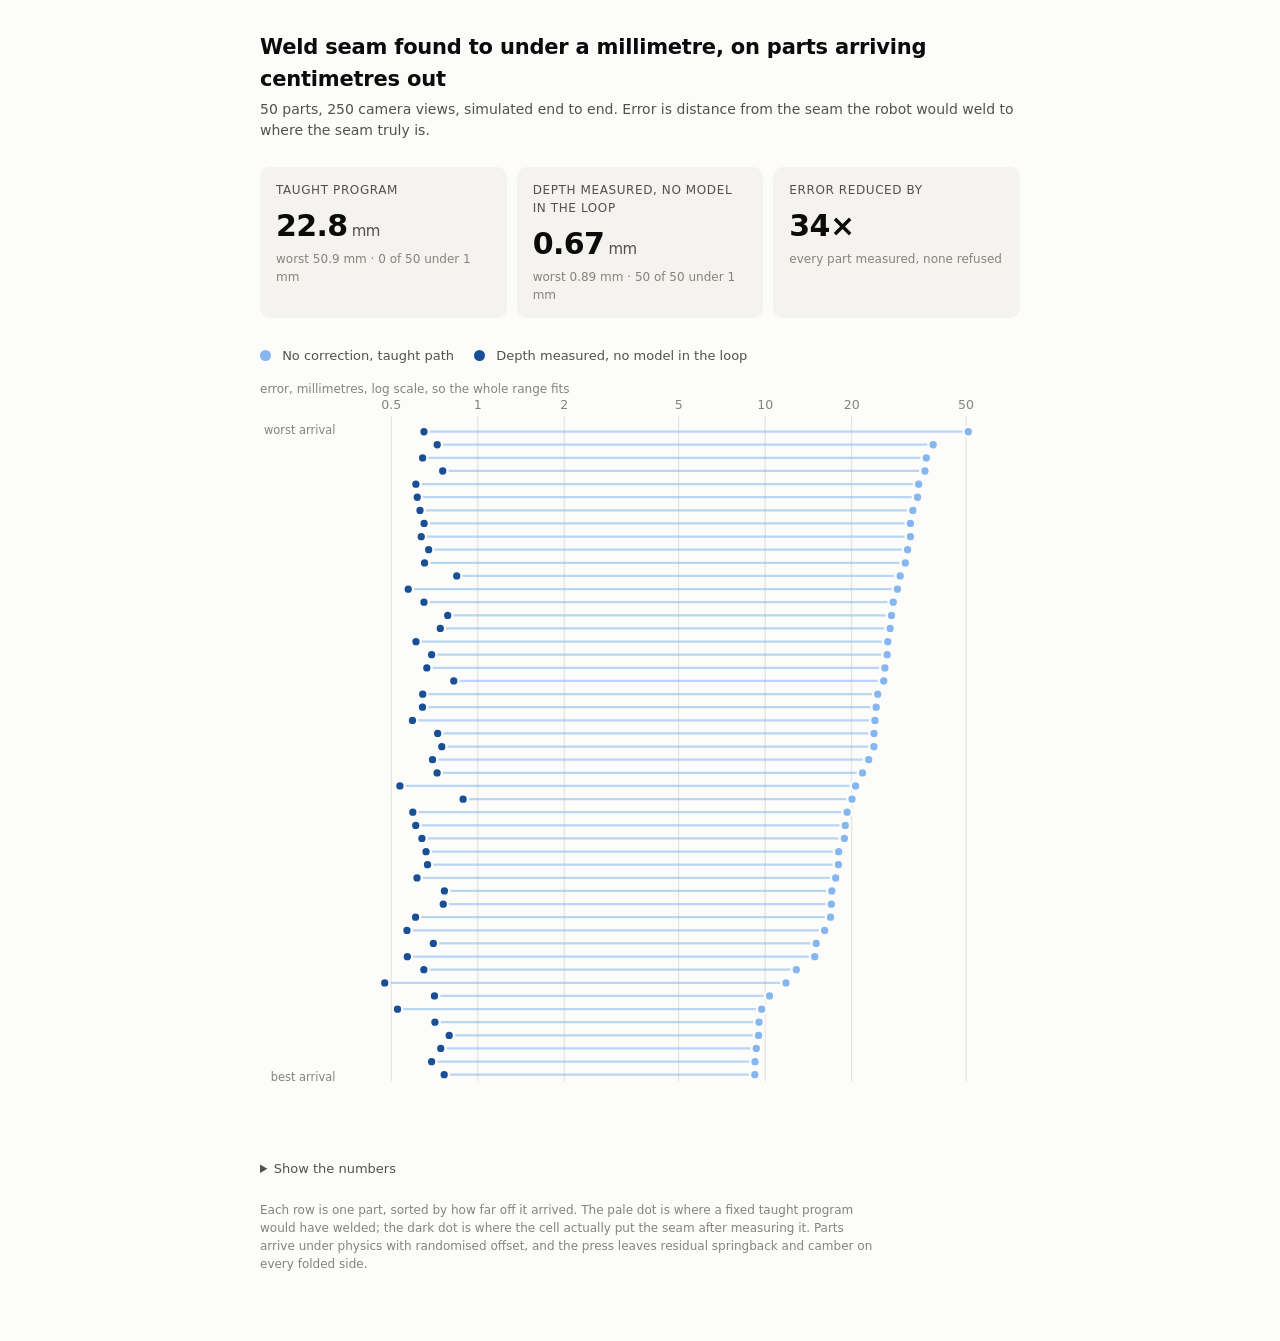
==== docs/figures/seam_result.html @ 73a47c0c "Show the thing, and stop leading with a number that was retracted An 858 line README for a Physical " ====
<!DOCTYPE html>
<html lang="en">
<head>
<meta charset="utf-8">
<meta name="viewport" content="width=device-width, initial-scale=1">
<title>Weld Seam Accuracy</title>
<style>
  :root {
    color-scheme: light;
    --surface: #fcfcfb; --panel: #f4f3f0;
    --ink: #0b0b0b; --ink-2: #52514e; --ink-3: #85837c;
    --rule: #e3e2dd;
    --before: #86b6ef; --after: #184f95;
  }
  @media (prefers-color-scheme: dark) {
    :root:not([data-theme="light"]) {
      color-scheme: dark;
      --surface: #1a1a19; --panel: #232322;
      --ink: #ffffff; --ink-2: #c3c2b7; --ink-3: #8f8e85;
      --rule: #353532;
      --before: #3987e5; --after: #9ec5f4;
    }
  }
  :root[data-theme="dark"] {
    color-scheme: dark;
    --surface: #1a1a19; --panel: #232322;
    --ink: #ffffff; --ink-2: #c3c2b7; --ink-3: #8f8e85;
    --rule: #353532;
    --before: #3987e5; --after: #9ec5f4;
  }
  * { box-sizing: border-box; }
  body {
    margin: 0; padding: 32px 16px 56px; background: var(--surface); color: var(--ink);
    font: 15px/1.5 ui-sans-serif, system-ui, -apple-system, "Segoe UI", sans-serif;
  }
  .wrap { max-width: 760px; margin: 0 auto; }
  h1 { font-size: 21px; margin: 0 0 4px; letter-spacing: -0.01em; }
  .sub { color: var(--ink-2); margin: 0 0 26px; font-size: 14px; }
  .kpis { display: flex; flex-wrap: wrap; gap: 10px; margin-bottom: 28px; }
  .kpi { flex: 1 1 170px; background: var(--panel); border-radius: 10px; padding: 14px 16px; }
  .kpi .label { font-size: 12px; color: var(--ink-2); text-transform: uppercase;
                 letter-spacing: 0.05em; }
  .kpi .value { font-size: 30px; font-weight: 600; letter-spacing: -0.02em;
                 margin-top: 4px; font-variant-numeric: tabular-nums; }
  .kpi .value small { font-size: 15px; font-weight: 500; color: var(--ink-2); }
  .kpi .note { font-size: 12px; color: var(--ink-3); margin-top: 2px; }
  .legend { display: flex; gap: 20px; margin: 0 0 14px; font-size: 13px; color: var(--ink-2); }
  .axiscap { margin: 0 0 2px; font-size: 12px; color: var(--ink-3); }
  .swatch { display: inline-block; width: 11px; height: 11px; border-radius: 50%;
             margin-right: 7px; vertical-align: -1px; }
  svg { display: block; width: 100%; height: auto; overflow: visible; }
  .grid { stroke: var(--rule); stroke-width: 1; }
  .tick { fill: var(--ink-3); font-size: 11px; text-anchor: middle; }
  .axis { fill: var(--ink-2); font-size: 12px; }
  .link { stroke: var(--before); stroke-width: 2; opacity: 0.55; }
  .before { fill: var(--before); stroke: var(--surface); stroke-width: 2; }
  .after { fill: var(--after); stroke: var(--surface); stroke-width: 2; }
  .hit { fill: transparent; }
  .pair:hover .link { opacity: 1; }
  .pair:hover .hit { fill: var(--rule); opacity: 0.4; }
  .rowlabel { fill: var(--ink-3); font-size: 10px; text-anchor: end; }
  details { margin-top: 26px; }
  summary { cursor: pointer; color: var(--ink-2); font-size: 13px; }
  table { border-collapse: collapse; margin-top: 12px; font-size: 13px;
           font-variant-numeric: tabular-nums; }
  th, td { text-align: right; padding: 3px 14px 3px 0; border-bottom: 1px solid var(--rule); }
  th { color: var(--ink-2); font-weight: 500; }
  .foot { margin-top: 22px; color: var(--ink-3); font-size: 12px; max-width: 620px; }
</style>
</head>
<body>
<div class="wrap">
  <h1>Weld seam found to under a millimetre, on parts arriving centimetres out</h1>
  <p class="sub">50 parts, 250 camera views, simulated end to end.
     Error is distance from the seam the robot would weld to where the seam truly is.</p>

  <div class="kpis">
    <div class="kpi">
      <div class="label">Taught program</div>
      <div class="value">22.8<small> mm</small></div>
      <div class="note">worst 50.9 mm &middot;
           0 of 50 under 1 mm</div>
    </div>
    <div class="kpi">
      <div class="label">Depth measured, no model in the loop</div>
      <div class="value">0.67<small> mm</small></div>
      <div class="note">worst 0.89 mm &middot;
           50 of 50 under 1 mm</div>
    </div>
    <div class="kpi">
      <div class="label">Error reduced by</div>
      <div class="value">34&times;</div>
      <div class="note">every part measured, none refused</div>
    </div>
  </div>

  <div class="legend">
    <span><span class="swatch" style="background:var(--before)"></span>
       No correction, taught path</span>
    <span><span class="swatch" style="background:var(--after)"></span>
       Depth measured, no model in the loop</span>
  </div>

  <p class="axiscap">error, millimetres, log scale, so the whole range fits</p>
  <svg viewBox="0 0 666 643" role="img"
       aria-label="Per-part seam error before and after correction">
    <line x1="115.0" y1="14.0" x2="115.0" y2="597.0" class="grid"/><line x1="190.8" y1="14.0" x2="190.8" y2="597.0" class="grid"/><line x1="266.6" y1="14.0" x2="266.6" y2="597.0" class="grid"/><line x1="366.9" y1="14.0" x2="366.9" y2="597.0" class="grid"/><line x1="442.7" y1="14.0" x2="442.7" y2="597.0" class="grid"/><line x1="518.5" y1="14.0" x2="518.5" y2="597.0" class="grid"/><line x1="618.7" y1="14.0" x2="618.7" y2="597.0" class="grid"/>
    <text x="115.0" y="8.0" class="tick">0.5</text><text x="190.8" y="8.0" class="tick">1</text><text x="266.6" y="8.0" class="tick">2</text><text x="366.9" y="8.0" class="tick">5</text><text x="442.7" y="8.0" class="tick">10</text><text x="518.5" y="8.0" class="tick">20</text><text x="618.7" y="8.0" class="tick">50</text>
    <text x="66" y="30" class="rowlabel">worst arrival</text>
    <text x="66" y="597" class="rowlabel">best arrival</text>
    <g class="pair"><title>part 16  |  no correction 50.9 mm  |  guided 0.65 mm  |  20 looks</title><rect x="76.0" y="22.0" width="560.0" height="11.5" class="hit"/><line x1="143.7" y1="27.8" x2="620.7" y2="27.8" class="link"/><circle cx="620.7" cy="27.8" r="4.2" class="before"/><circle cx="143.7" cy="27.8" r="4.2" class="after"/></g><g class="pair"><title>part 28  |  no correction 38.4 mm  |  guided 0.72 mm  |  20 looks</title><rect x="76.0" y="33.5" width="560.0" height="11.5" class="hit"/><line x1="155.3" y1="39.2" x2="589.9" y2="39.2" class="link"/><circle cx="589.9" cy="39.2" r="4.2" class="before"/><circle cx="155.3" cy="39.2" r="4.2" class="after"/></g><g class="pair"><title>part 27  |  no correction 36.4 mm  |  guided 0.64 mm  |  20 looks</title><rect x="76.0" y="45.0" width="560.0" height="11.5" class="hit"/><line x1="142.5" y1="50.8" x2="583.9" y2="50.8" class="link"/><circle cx="583.9" cy="50.8" r="4.2" class="before"/><circle cx="142.5" cy="50.8" r="4.2" class="after"/></g><g class="pair"><title>part 9  |  no correction 36.0 mm  |  guided 0.76 mm  |  20 looks</title><rect x="76.0" y="56.5" width="560.0" height="11.5" class="hit"/><line x1="160.1" y1="62.2" x2="582.7" y2="62.2" class="link"/><circle cx="582.7" cy="62.2" r="4.2" class="before"/><circle cx="160.1" cy="62.2" r="4.2" class="after"/></g><g class="pair"><title>part 3  |  no correction 34.2 mm  |  guided 0.61 mm  |  20 looks</title><rect x="76.0" y="68.0" width="560.0" height="11.5" class="hit"/><line x1="136.6" y1="73.8" x2="577.2" y2="73.8" class="link"/><circle cx="577.2" cy="73.8" r="4.2" class="before"/><circle cx="136.6" cy="73.8" r="4.2" class="after"/></g><g class="pair"><title>part 29  |  no correction 33.9 mm  |  guided 0.62 mm  |  20 looks</title><rect x="76.0" y="79.5" width="560.0" height="11.5" class="hit"/><line x1="137.8" y1="85.2" x2="576.2" y2="85.2" class="link"/><circle cx="576.2" cy="85.2" r="4.2" class="before"/><circle cx="137.8" cy="85.2" r="4.2" class="after"/></g><g class="pair"><title>part 6  |  no correction 32.7 mm  |  guided 0.63 mm  |  20 looks</title><rect x="76.0" y="91.0" width="560.0" height="11.5" class="hit"/><line x1="140.2" y1="96.8" x2="572.1" y2="96.8" class="link"/><circle cx="572.1" cy="96.8" r="4.2" class="before"/><circle cx="140.2" cy="96.8" r="4.2" class="after"/></g><g class="pair"><title>part 1  |  no correction 32.0 mm  |  guided 0.65 mm  |  20 looks</title><rect x="76.0" y="102.5" width="560.0" height="11.5" class="hit"/><line x1="143.8" y1="108.2" x2="570.0" y2="108.2" class="link"/><circle cx="570.0" cy="108.2" r="4.2" class="before"/><circle cx="143.8" cy="108.2" r="4.2" class="after"/></g><g class="pair"><title>part 38  |  no correction 32.0 mm  |  guided 0.64 mm  |  20 looks</title><rect x="76.0" y="114.0" width="560.0" height="11.5" class="hit"/><line x1="141.3" y1="119.8" x2="570.0" y2="119.8" class="link"/><circle cx="570.0" cy="119.8" r="4.2" class="before"/><circle cx="141.3" cy="119.8" r="4.2" class="after"/></g><g class="pair"><title>part 17  |  no correction 31.3 mm  |  guided 0.67 mm  |  20 looks</title><rect x="76.0" y="125.5" width="560.0" height="11.5" class="hit"/><line x1="147.8" y1="131.2" x2="567.5" y2="131.2" class="link"/><circle cx="567.5" cy="131.2" r="4.2" class="before"/><circle cx="147.8" cy="131.2" r="4.2" class="after"/></g><g class="pair"><title>part 5  |  no correction 30.7 mm  |  guided 0.65 mm  |  20 looks</title><rect x="76.0" y="137.0" width="560.0" height="11.5" class="hit"/><line x1="144.2" y1="142.8" x2="565.5" y2="142.8" class="link"/><circle cx="565.5" cy="142.8" r="4.2" class="before"/><circle cx="144.2" cy="142.8" r="4.2" class="after"/></g><g class="pair"><title>part 46  |  no correction 29.5 mm  |  guided 0.85 mm  |  20 looks</title><rect x="76.0" y="148.5" width="560.0" height="11.5" class="hit"/><line x1="172.4" y1="154.2" x2="561.0" y2="154.2" class="link"/><circle cx="561.0" cy="154.2" r="4.2" class="before"/><circle cx="172.4" cy="154.2" r="4.2" class="after"/></g><g class="pair"><title>part 37  |  no correction 28.9 mm  |  guided 0.57 mm  |  20 looks</title><rect x="76.0" y="160.0" width="560.0" height="11.5" class="hit"/><line x1="129.9" y1="165.8" x2="558.6" y2="165.8" class="link"/><circle cx="558.6" cy="165.8" r="4.2" class="before"/><circle cx="129.9" cy="165.8" r="4.2" class="after"/></g><g class="pair"><title>part 20  |  no correction 27.9 mm  |  guided 0.65 mm  |  20 looks</title><rect x="76.0" y="171.5" width="560.0" height="11.5" class="hit"/><line x1="143.7" y1="177.2" x2="554.9" y2="177.2" class="link"/><circle cx="554.9" cy="177.2" r="4.2" class="before"/><circle cx="143.7" cy="177.2" r="4.2" class="after"/></g><g class="pair"><title>part 8  |  no correction 27.5 mm  |  guided 0.79 mm  |  20 looks</title><rect x="76.0" y="183.0" width="560.0" height="11.5" class="hit"/><line x1="164.5" y1="188.8" x2="553.4" y2="188.8" class="link"/><circle cx="553.4" cy="188.8" r="4.2" class="before"/><circle cx="164.5" cy="188.8" r="4.2" class="after"/></g><g class="pair"><title>part 22  |  no correction 27.2 mm  |  guided 0.74 mm  |  20 looks</title><rect x="76.0" y="194.5" width="560.0" height="11.5" class="hit"/><line x1="158.0" y1="200.2" x2="552.2" y2="200.2" class="link"/><circle cx="552.2" cy="200.2" r="4.2" class="before"/><circle cx="158.0" cy="200.2" r="4.2" class="after"/></g><g class="pair"><title>part 39  |  no correction 26.7 mm  |  guided 0.61 mm  |  20 looks</title><rect x="76.0" y="206.0" width="560.0" height="11.5" class="hit"/><line x1="136.7" y1="211.8" x2="550.1" y2="211.8" class="link"/><circle cx="550.1" cy="211.8" r="4.2" class="before"/><circle cx="136.7" cy="211.8" r="4.2" class="after"/></g><g class="pair"><title>part 35  |  no correction 26.6 mm  |  guided 0.69 mm  |  20 looks</title><rect x="76.0" y="217.5" width="560.0" height="11.5" class="hit"/><line x1="150.4" y1="223.2" x2="549.6" y2="223.2" class="link"/><circle cx="549.6" cy="223.2" r="4.2" class="before"/><circle cx="150.4" cy="223.2" r="4.2" class="after"/></g><g class="pair"><title>part 26  |  no correction 26.1 mm  |  guided 0.66 mm  |  20 looks</title><rect x="76.0" y="229.0" width="560.0" height="11.5" class="hit"/><line x1="146.2" y1="234.8" x2="547.6" y2="234.8" class="link"/><circle cx="547.6" cy="234.8" r="4.2" class="before"/><circle cx="146.2" cy="234.8" r="4.2" class="after"/></g><g class="pair"><title>part 14  |  no correction 25.8 mm  |  guided 0.83 mm  |  20 looks</title><rect x="76.0" y="240.5" width="560.0" height="11.5" class="hit"/><line x1="169.8" y1="246.2" x2="546.6" y2="246.2" class="link"/><circle cx="546.6" cy="246.2" r="4.2" class="before"/><circle cx="169.8" cy="246.2" r="4.2" class="after"/></g><g class="pair"><title>part 30  |  no correction 24.6 mm  |  guided 0.64 mm  |  20 looks</title><rect x="76.0" y="252.0" width="560.0" height="11.5" class="hit"/><line x1="142.6" y1="257.8" x2="541.3" y2="257.8" class="link"/><circle cx="541.3" cy="257.8" r="4.2" class="before"/><circle cx="142.6" cy="257.8" r="4.2" class="after"/></g><g class="pair"><title>part 36  |  no correction 24.3 mm  |  guided 0.64 mm  |  20 looks</title><rect x="76.0" y="263.5" width="560.0" height="11.5" class="hit"/><line x1="142.4" y1="269.2" x2="540.0" y2="269.2" class="link"/><circle cx="540.0" cy="269.2" r="4.2" class="before"/><circle cx="142.4" cy="269.2" r="4.2" class="after"/></g><g class="pair"><title>part 45  |  no correction 24.1 mm  |  guided 0.59 mm  |  20 looks</title><rect x="76.0" y="275.0" width="560.0" height="11.5" class="hit"/><line x1="133.6" y1="280.8" x2="538.9" y2="280.8" class="link"/><circle cx="538.9" cy="280.8" r="4.2" class="before"/><circle cx="133.6" cy="280.8" r="4.2" class="after"/></g><g class="pair"><title>part 31  |  no correction 23.9 mm  |  guided 0.73 mm  |  20 looks</title><rect x="76.0" y="286.5" width="560.0" height="11.5" class="hit"/><line x1="155.7" y1="292.2" x2="538.1" y2="292.2" class="link"/><circle cx="538.1" cy="292.2" r="4.2" class="before"/><circle cx="155.7" cy="292.2" r="4.2" class="after"/></g><g class="pair"><title>part 41  |  no correction 23.9 mm  |  guided 0.75 mm  |  20 looks</title><rect x="76.0" y="298.0" width="560.0" height="11.5" class="hit"/><line x1="159.3" y1="303.8" x2="538.0" y2="303.8" class="link"/><circle cx="538.0" cy="303.8" r="4.2" class="before"/><circle cx="159.3" cy="303.8" r="4.2" class="after"/></g><g class="pair"><title>part 4  |  no correction 22.9 mm  |  guided 0.70 mm  |  20 looks</title><rect x="76.0" y="309.5" width="560.0" height="11.5" class="hit"/><line x1="151.2" y1="315.2" x2="533.4" y2="315.2" class="link"/><circle cx="533.4" cy="315.2" r="4.2" class="before"/><circle cx="151.2" cy="315.2" r="4.2" class="after"/></g><g class="pair"><title>part 19  |  no correction 21.8 mm  |  guided 0.72 mm  |  20 looks</title><rect x="76.0" y="321.0" width="560.0" height="11.5" class="hit"/><line x1="155.2" y1="326.8" x2="528.0" y2="326.8" class="link"/><circle cx="528.0" cy="326.8" r="4.2" class="before"/><circle cx="155.2" cy="326.8" r="4.2" class="after"/></g><g class="pair"><title>part 2  |  no correction 20.6 mm  |  guided 0.54 mm  |  20 looks</title><rect x="76.0" y="332.5" width="560.0" height="11.5" class="hit"/><line x1="122.6" y1="338.2" x2="521.9" y2="338.2" class="link"/><circle cx="521.9" cy="338.2" r="4.2" class="before"/><circle cx="122.6" cy="338.2" r="4.2" class="after"/></g><g class="pair"><title>part 32  |  no correction 20.1 mm  |  guided 0.89 mm  |  20 looks</title><rect x="76.0" y="344.0" width="560.0" height="11.5" class="hit"/><line x1="178.0" y1="349.8" x2="518.8" y2="349.8" class="link"/><circle cx="518.8" cy="349.8" r="4.2" class="before"/><circle cx="178.0" cy="349.8" r="4.2" class="after"/></g><g class="pair"><title>part 12  |  no correction 19.3 mm  |  guided 0.59 mm  |  20 looks</title><rect x="76.0" y="355.5" width="560.0" height="11.5" class="hit"/><line x1="133.9" y1="361.2" x2="514.5" y2="361.2" class="link"/><circle cx="514.5" cy="361.2" r="4.2" class="before"/><circle cx="133.9" cy="361.2" r="4.2" class="after"/></g><g class="pair"><title>part 25  |  no correction 19.0 mm  |  guided 0.61 mm  |  20 looks</title><rect x="76.0" y="367.0" width="560.0" height="11.5" class="hit"/><line x1="136.5" y1="372.8" x2="512.9" y2="372.8" class="link"/><circle cx="512.9" cy="372.8" r="4.2" class="before"/><circle cx="136.5" cy="372.8" r="4.2" class="after"/></g><g class="pair"><title>part 11  |  no correction 18.9 mm  |  guided 0.64 mm  |  20 looks</title><rect x="76.0" y="378.5" width="560.0" height="11.5" class="hit"/><line x1="141.9" y1="384.2" x2="512.1" y2="384.2" class="link"/><circle cx="512.1" cy="384.2" r="4.2" class="before"/><circle cx="141.9" cy="384.2" r="4.2" class="after"/></g><g class="pair"><title>part 23  |  no correction 18.0 mm  |  guided 0.66 mm  |  20 looks</title><rect x="76.0" y="390.0" width="560.0" height="11.5" class="hit"/><line x1="145.5" y1="395.8" x2="507.1" y2="395.8" class="link"/><circle cx="507.1" cy="395.8" r="4.2" class="before"/><circle cx="145.5" cy="395.8" r="4.2" class="after"/></g><g class="pair"><title>part 24  |  no correction 18.0 mm  |  guided 0.67 mm  |  20 looks</title><rect x="76.0" y="401.5" width="560.0" height="11.5" class="hit"/><line x1="146.8" y1="407.2" x2="506.9" y2="407.2" class="link"/><circle cx="506.9" cy="407.2" r="4.2" class="before"/><circle cx="146.8" cy="407.2" r="4.2" class="after"/></g><g class="pair"><title>part 7  |  no correction 17.6 mm  |  guided 0.61 mm  |  20 looks</title><rect x="76.0" y="413.0" width="560.0" height="11.5" class="hit"/><line x1="137.6" y1="418.8" x2="504.5" y2="418.8" class="link"/><circle cx="504.5" cy="418.8" r="4.2" class="before"/><circle cx="137.6" cy="418.8" r="4.2" class="after"/></g><g class="pair"><title>part 34  |  no correction 17.1 mm  |  guided 0.77 mm  |  20 looks</title><rect x="76.0" y="424.5" width="560.0" height="11.5" class="hit"/><line x1="161.6" y1="430.2" x2="501.1" y2="430.2" class="link"/><circle cx="501.1" cy="430.2" r="4.2" class="before"/><circle cx="161.6" cy="430.2" r="4.2" class="after"/></g><g class="pair"><title>part 10  |  no correction 17.0 mm  |  guided 0.76 mm  |  20 looks</title><rect x="76.0" y="436.0" width="560.0" height="11.5" class="hit"/><line x1="160.6" y1="441.8" x2="500.7" y2="441.8" class="link"/><circle cx="500.7" cy="441.8" r="4.2" class="before"/><circle cx="160.6" cy="441.8" r="4.2" class="after"/></g><g class="pair"><title>part 48  |  no correction 16.9 mm  |  guided 0.61 mm  |  20 looks</title><rect x="76.0" y="447.5" width="560.0" height="11.5" class="hit"/><line x1="136.3" y1="453.2" x2="500.0" y2="453.2" class="link"/><circle cx="500.0" cy="453.2" r="4.2" class="before"/><circle cx="136.3" cy="453.2" r="4.2" class="after"/></g><g class="pair"><title>part 43  |  no correction 16.1 mm  |  guided 0.57 mm  |  20 looks</title><rect x="76.0" y="459.0" width="560.0" height="11.5" class="hit"/><line x1="128.8" y1="464.8" x2="494.8" y2="464.8" class="link"/><circle cx="494.8" cy="464.8" r="4.2" class="before"/><circle cx="128.8" cy="464.8" r="4.2" class="after"/></g><g class="pair"><title>part 18  |  no correction 15.0 mm  |  guided 0.70 mm  |  20 looks</title><rect x="76.0" y="470.5" width="560.0" height="11.5" class="hit"/><line x1="151.9" y1="476.2" x2="487.4" y2="476.2" class="link"/><circle cx="487.4" cy="476.2" r="4.2" class="before"/><circle cx="151.9" cy="476.2" r="4.2" class="after"/></g><g class="pair"><title>part 49  |  no correction 14.9 mm  |  guided 0.57 mm  |  20 looks</title><rect x="76.0" y="482.0" width="560.0" height="11.5" class="hit"/><line x1="129.1" y1="487.8" x2="486.1" y2="487.8" class="link"/><circle cx="486.1" cy="487.8" r="4.2" class="before"/><circle cx="129.1" cy="487.8" r="4.2" class="after"/></g><g class="pair"><title>part 47  |  no correction 12.8 mm  |  guided 0.65 mm  |  20 looks</title><rect x="76.0" y="493.5" width="560.0" height="11.5" class="hit"/><line x1="143.6" y1="499.2" x2="470.0" y2="499.2" class="link"/><circle cx="470.0" cy="499.2" r="4.2" class="before"/><circle cx="143.6" cy="499.2" r="4.2" class="after"/></g><g class="pair"><title>part 42  |  no correction 11.8 mm  |  guided 0.47 mm  |  20 looks</title><rect x="76.0" y="505.0" width="560.0" height="11.5" class="hit"/><line x1="109.3" y1="510.8" x2="460.9" y2="510.8" class="link"/><circle cx="460.9" cy="510.8" r="4.2" class="before"/><circle cx="109.3" cy="510.8" r="4.2" class="after"/></g><g class="pair"><title>part 21  |  no correction 10.4 mm  |  guided 0.71 mm  |  20 looks</title><rect x="76.0" y="516.5" width="560.0" height="11.5" class="hit"/><line x1="152.9" y1="522.2" x2="446.5" y2="522.2" class="link"/><circle cx="446.5" cy="522.2" r="4.2" class="before"/><circle cx="152.9" cy="522.2" r="4.2" class="after"/></g><g class="pair"><title>part 33  |  no correction 9.7 mm  |  guided 0.53 mm  |  20 looks</title><rect x="76.0" y="528.0" width="560.0" height="11.5" class="hit"/><line x1="120.5" y1="533.8" x2="439.6" y2="533.8" class="link"/><circle cx="439.6" cy="533.8" r="4.2" class="before"/><circle cx="120.5" cy="533.8" r="4.2" class="after"/></g><g class="pair"><title>part 0  |  no correction 9.5 mm  |  guided 0.71 mm  |  20 looks</title><rect x="76.0" y="539.5" width="560.0" height="11.5" class="hit"/><line x1="153.3" y1="545.2" x2="437.3" y2="545.2" class="link"/><circle cx="437.3" cy="545.2" r="4.2" class="before"/><circle cx="153.3" cy="545.2" r="4.2" class="after"/></g><g class="pair"><title>part 15  |  no correction 9.5 mm  |  guided 0.80 mm  |  20 looks</title><rect x="76.0" y="551.0" width="560.0" height="11.5" class="hit"/><line x1="165.8" y1="556.8" x2="436.9" y2="556.8" class="link"/><circle cx="436.9" cy="556.8" r="4.2" class="before"/><circle cx="165.8" cy="556.8" r="4.2" class="after"/></g><g class="pair"><title>part 40  |  no correction 9.3 mm  |  guided 0.74 mm  |  20 looks</title><rect x="76.0" y="562.5" width="560.0" height="11.5" class="hit"/><line x1="158.4" y1="568.2" x2="434.9" y2="568.2" class="link"/><circle cx="434.9" cy="568.2" r="4.2" class="before"/><circle cx="158.4" cy="568.2" r="4.2" class="after"/></g><g class="pair"><title>part 44  |  no correction 9.2 mm  |  guided 0.69 mm  |  20 looks</title><rect x="76.0" y="574.0" width="560.0" height="11.5" class="hit"/><line x1="150.4" y1="579.8" x2="433.8" y2="579.8" class="link"/><circle cx="433.8" cy="579.8" r="4.2" class="before"/><circle cx="150.4" cy="579.8" r="4.2" class="after"/></g><g class="pair"><title>part 13  |  no correction 9.2 mm  |  guided 0.76 mm  |  20 looks</title><rect x="76.0" y="585.5" width="560.0" height="11.5" class="hit"/><line x1="161.4" y1="591.2" x2="433.6" y2="591.2" class="link"/><circle cx="433.6" cy="591.2" r="4.2" class="before"/><circle cx="161.4" cy="591.2" r="4.2" class="after"/></g>
  </svg>

  <details>
    <summary>Show the numbers</summary>
    <table>
      <thead><tr><th>Part</th><th>No correction (mm)</th>
      <th>Guided (mm)</th><th>Looks</th></tr></thead>
      <tbody><tr><td>16</td><td>50.9</td><td>0.65</td><td>20</td></tr>
<tr><td>28</td><td>38.4</td><td>0.72</td><td>20</td></tr>
<tr><td>27</td><td>36.4</td><td>0.64</td><td>20</td></tr>
<tr><td>9</td><td>36.0</td><td>0.76</td><td>20</td></tr>
<tr><td>3</td><td>34.2</td><td>0.61</td><td>20</td></tr>
<tr><td>29</td><td>33.9</td><td>0.62</td><td>20</td></tr>
<tr><td>6</td><td>32.7</td><td>0.63</td><td>20</td></tr>
<tr><td>1</td><td>32.0</td><td>0.65</td><td>20</td></tr>
<tr><td>38</td><td>32.0</td><td>0.64</td><td>20</td></tr>
<tr><td>17</td><td>31.3</td><td>0.67</td><td>20</td></tr>
<tr><td>5</td><td>30.7</td><td>0.65</td><td>20</td></tr>
<tr><td>46</td><td>29.5</td><td>0.85</td><td>20</td></tr>
<tr><td>37</td><td>28.9</td><td>0.57</td><td>20</td></tr>
<tr><td>20</td><td>27.9</td><td>0.65</td><td>20</td></tr>
<tr><td>8</td><td>27.5</td><td>0.79</td><td>20</td></tr>
<tr><td>22</td><td>27.2</td><td>0.74</td><td>20</td></tr>
<tr><td>39</td><td>26.7</td><td>0.61</td><td>20</td></tr>
<tr><td>35</td><td>26.6</td><td>0.69</td><td>20</td></tr>
<tr><td>26</td><td>26.1</td><td>0.66</td><td>20</td></tr>
<tr><td>14</td><td>25.8</td><td>0.83</td><td>20</td></tr>
<tr><td>30</td><td>24.6</td><td>0.64</td><td>20</td></tr>
<tr><td>36</td><td>24.3</td><td>0.64</td><td>20</td></tr>
<tr><td>45</td><td>24.1</td><td>0.59</td><td>20</td></tr>
<tr><td>31</td><td>23.9</td><td>0.73</td><td>20</td></tr>
<tr><td>41</td><td>23.9</td><td>0.75</td><td>20</td></tr>
<tr><td>4</td><td>22.9</td><td>0.70</td><td>20</td></tr>
<tr><td>19</td><td>21.8</td><td>0.72</td><td>20</td></tr>
<tr><td>2</td><td>20.6</td><td>0.54</td><td>20</td></tr>
<tr><td>32</td><td>20.1</td><td>0.89</td><td>20</td></tr>
<tr><td>12</td><td>19.3</td><td>0.59</td><td>20</td></tr>
<tr><td>25</td><td>19.0</td><td>0.61</td><td>20</td></tr>
<tr><td>11</td><td>18.9</td><td>0.64</td><td>20</td></tr>
<tr><td>23</td><td>18.0</td><td>0.66</td><td>20</td></tr>
<tr><td>24</td><td>18.0</td><td>0.67</td><td>20</td></tr>
<tr><td>7</td><td>17.6</td><td>0.61</td><td>20</td></tr>
<tr><td>34</td><td>17.1</td><td>0.77</td><td>20</td></tr>
<tr><td>10</td><td>17.0</td><td>0.76</td><td>20</td></tr>
<tr><td>48</td><td>16.9</td><td>0.61</td><td>20</td></tr>
<tr><td>43</td><td>16.1</td><td>0.57</td><td>20</td></tr>
<tr><td>18</td><td>15.0</td><td>0.70</td><td>20</td></tr>
<tr><td>49</td><td>14.9</td><td>0.57</td><td>20</td></tr>
<tr><td>47</td><td>12.8</td><td>0.65</td><td>20</td></tr>
<tr><td>42</td><td>11.8</td><td>0.47</td><td>20</td></tr>
<tr><td>21</td><td>10.4</td><td>0.71</td><td>20</td></tr>
<tr><td>33</td><td>9.7</td><td>0.53</td><td>20</td></tr>
<tr><td>0</td><td>9.5</td><td>0.71</td><td>20</td></tr>
<tr><td>15</td><td>9.5</td><td>0.80</td><td>20</td></tr>
<tr><td>40</td><td>9.3</td><td>0.74</td><td>20</td></tr>
<tr><td>44</td><td>9.2</td><td>0.69</td><td>20</td></tr>
<tr><td>13</td><td>9.2</td><td>0.76</td><td>20</td></tr></tbody>
    </table>
  </details>

  <p class="foot">Each row is one part, sorted by how far off it arrived. The pale dot is
  where a fixed taught program would have welded; the dark dot is where the cell
  actually put the seam after measuring it. Parts arrive under physics with
  randomised offset, and the press leaves residual springback and camber on every
  folded side.</p>
</div>
</body>
</html>
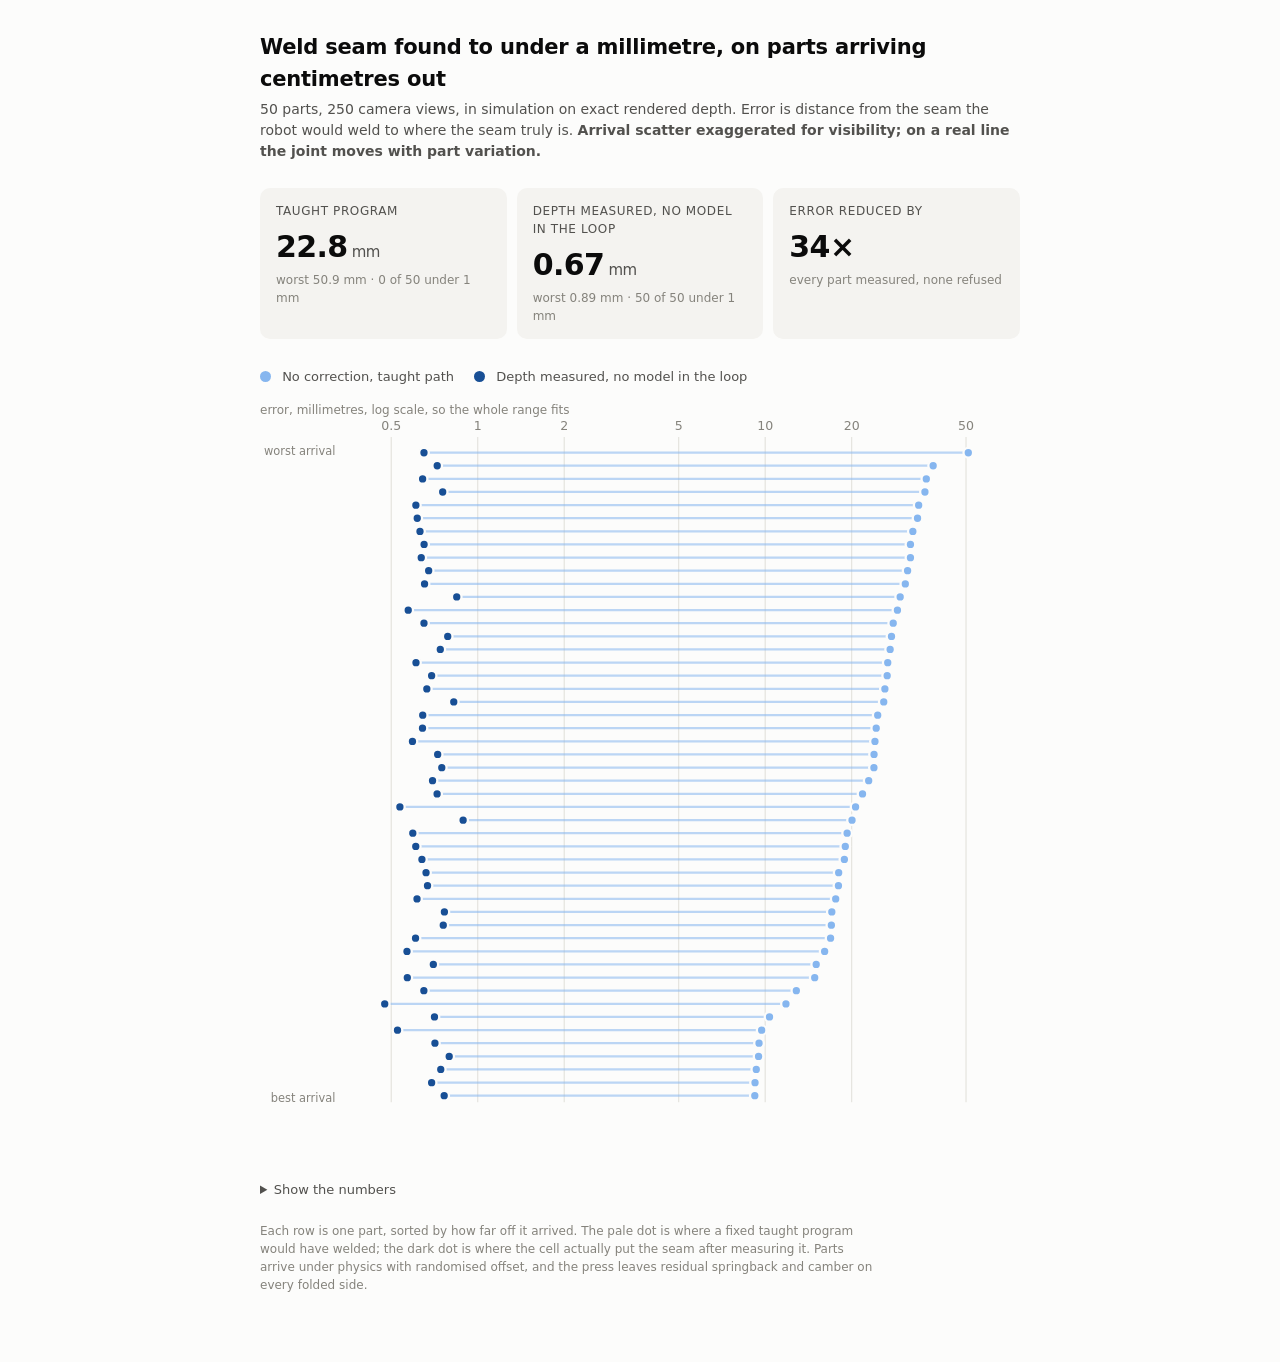
==== commit 75443b99: "Fix the cell's rule fallback, and say what the probe evidence licenses The arithmetic fallback the w" ====
--- a/docs/figures/seam_result.html
+++ b/docs/figures/seam_result.html
@@ -71,8 +71,10 @@
 <body>
 <div class="wrap">
   <h1>Weld seam found to under a millimetre, on parts arriving centimetres out</h1>
-  <p class="sub">50 parts, 250 camera views, simulated end to end.
-     Error is distance from the seam the robot would weld to where the seam truly is.</p>
+  <p class="sub">50 parts, 250 camera views, in simulation on exact
+     rendered depth. Error is distance from the seam the robot would weld to where the
+     seam truly is.
+     <b>Arrival scatter exaggerated for visibility; on a real line the joint moves with part variation.</b></p>
 
   <div class="kpis">
     <div class="kpi">
